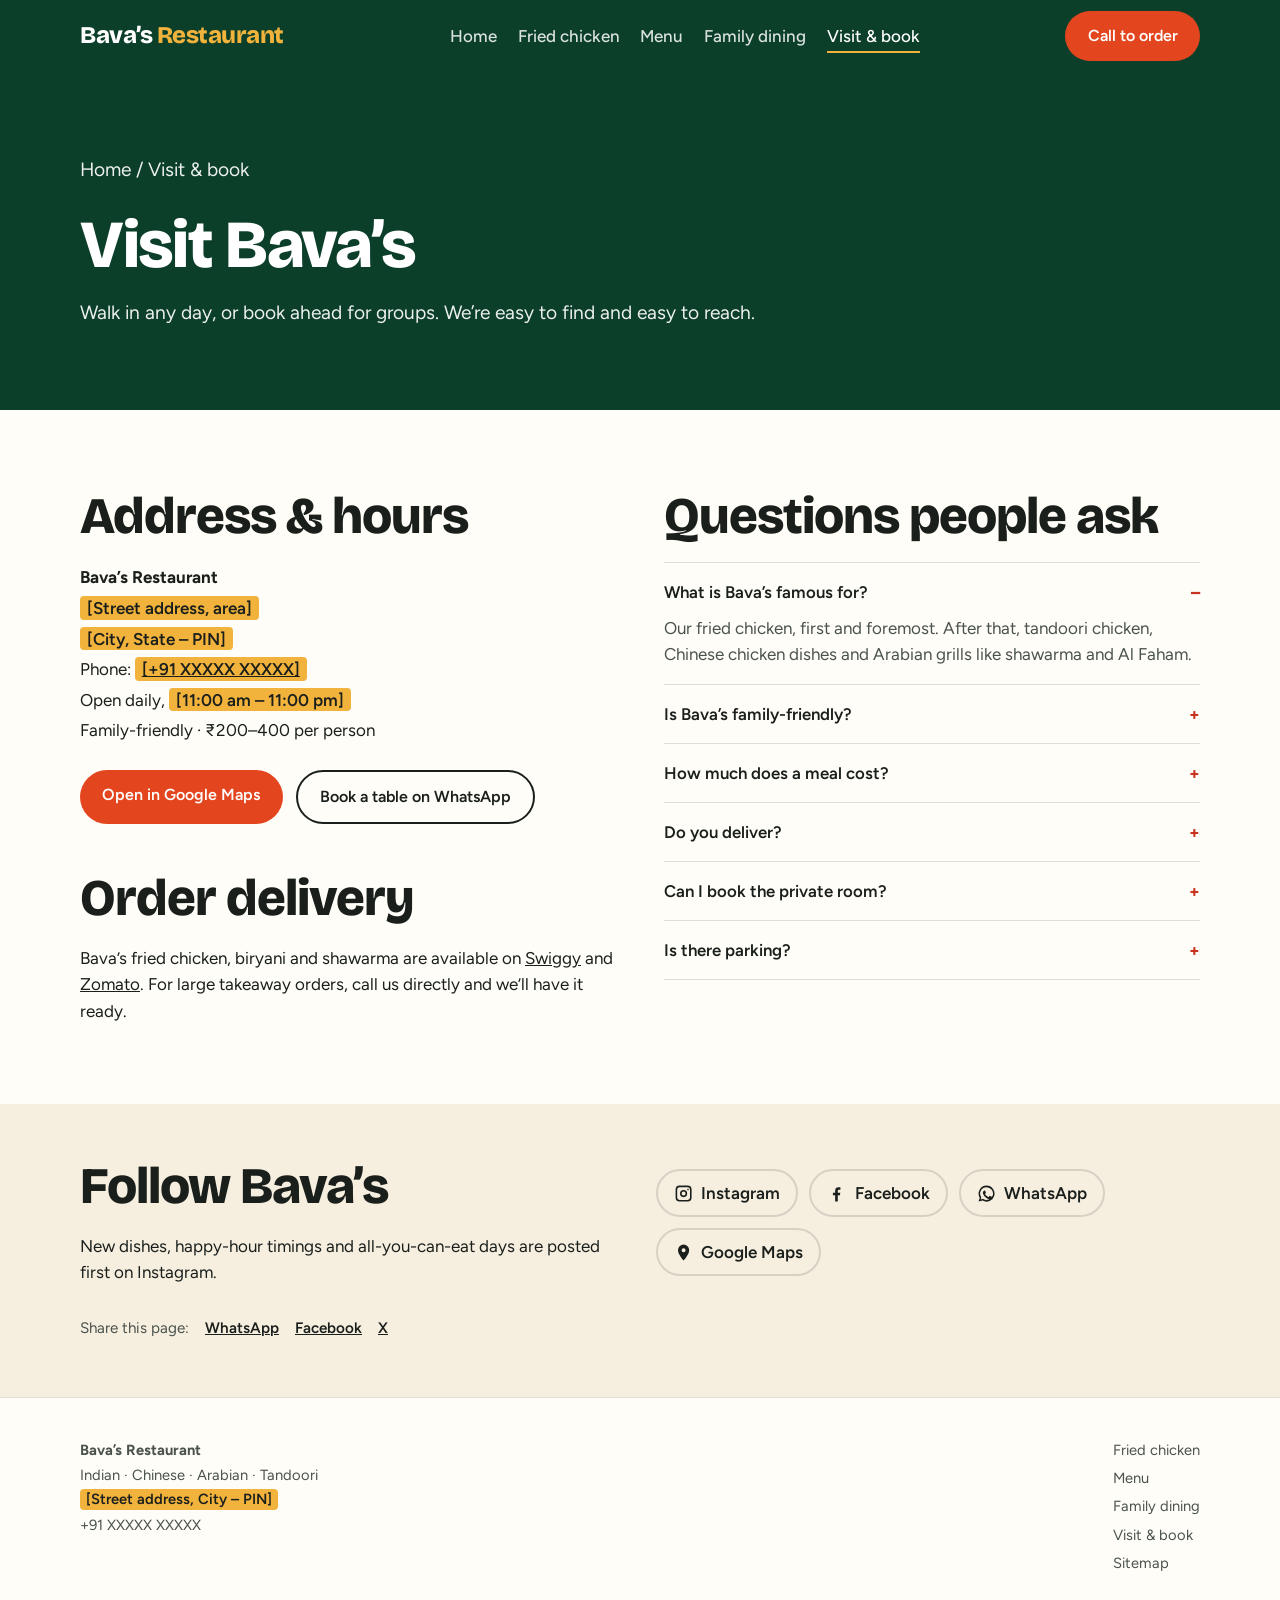
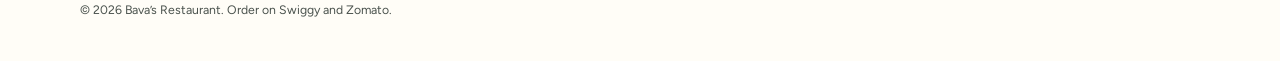
==== contact/index.html @ 15133e85 "Add files via upload" ====
<!DOCTYPE html>
<html lang="en-IN">
<head>
<meta charset="utf-8">
<meta name="viewport" content="width=device-width, initial-scale=1, viewport-fit=cover">
<title>Contact, Directions & Table Booking | Bava’s Restaurant</title>
<meta name="description" content="Find Bava’s Restaurant: address, opening hours, phone, Google Maps directions, and WhatsApp table booking. Delivery on Swiggy and Zomato.">
<meta name="robots" content="index, follow, max-image-preview:large">
<link rel="canonical" href="https://YOUR-USERNAME.github.io/bavas-restaurant/contact/">
<meta property="og:type" content="website">
<meta property="og:site_name" content="Bava’s Restaurant">
<meta property="og:title" content="Contact, Directions & Table Booking | Bava’s Restaurant">
<meta property="og:description" content="Find Bava’s Restaurant: address, opening hours, phone, Google Maps directions, and WhatsApp table booking. Delivery on Swiggy and Zomato.">
<meta property="og:url" content="https://YOUR-USERNAME.github.io/bavas-restaurant/contact/">
<meta property="og:image" content="https://YOUR-USERNAME.github.io/bavas-restaurant/images/og-bavas-fried-chicken.svg">
<meta property="og:locale" content="en_IN">
<meta name="twitter:card" content="summary_large_image">
<meta name="theme-color" content="#0C3F2A">
<link rel="icon" href="../images/favicon.svg" type="image/svg+xml">
<link rel="preconnect" href="https://fonts.googleapis.com">
<link rel="preconnect" href="https://fonts.gstatic.com" crossorigin>
<link href="https://fonts.googleapis.com/css2?family=Bricolage+Grotesque:opsz,wght@12..96,500;12..96,800&family=Figtree:wght@400;500;600&display=swap" rel="stylesheet">
<link rel="stylesheet" href="../styles.css">
<script type="application/ld+json">
{
  "@context": "https://schema.org",
  "@type": "Restaurant",
  "@id": "https://YOUR-USERNAME.github.io/bavas-restaurant/#restaurant",
  "name": "Bava's Restaurant",
  "url": "https://YOUR-USERNAME.github.io/bavas-restaurant/",
  "image": "https://YOUR-USERNAME.github.io/bavas-restaurant/images/og-bavas-fried-chicken.svg",
  "servesCuisine": ["Indian", "Chinese", "Arabian", "Tandoori", "Fried Chicken"],
  "priceRange": "₹200–400",
  "telephone": "+91-XXXXX-XXXXX",
  "address": {"@type": "PostalAddress", "streetAddress": "[Street address]", "addressLocality": "[City]", "addressRegion": "[State]", "postalCode": "[PIN]", "addressCountry": "IN"},
  "openingHoursSpecification": [{"@type": "OpeningHoursSpecification", "dayOfWeek": ["Monday","Tuesday","Wednesday","Thursday","Friday","Saturday","Sunday"], "opens": "11:00", "closes": "23:00"}],
  "aggregateRating": {"@type": "AggregateRating", "ratingValue": "4.3", "reviewCount": "279", "bestRating": "5"},
  "amenityFeature": [
    {"@type": "LocationFeatureSpecification", "name": "Family-friendly", "value": true},
    {"@type": "LocationFeatureSpecification", "name": "Private dining room", "value": true},
    {"@type": "LocationFeatureSpecification", "name": "All you can eat", "value": true},
    {"@type": "LocationFeatureSpecification", "name": "Happy-hour food", "value": true}
  ],
  "hasMenu": "https://YOUR-USERNAME.github.io/bavas-restaurant/menu/",
  "acceptsReservations": "True",
  "sameAs": ["https://www.instagram.com/bavasrestaurant", "https://www.facebook.com/bavasrestaurant", "https://www.google.com/maps/search/Bava's+Restaurant"]
}
</script>
<script type="application/ld+json">
{"@context":"https://schema.org","@type":"FAQPage","mainEntity":[
{"@type":"Question","name":"What is Bava’s Restaurant famous for?","acceptedAnswer":{"@type":"Answer","text":"Bava’s is best known for its crispy, juicy fried chicken, along with tandoori chicken, Chinese chicken dishes and Arabian grills."}},
{"@type":"Question","name":"Is Bava’s Restaurant family-friendly?","acceptedAnswer":{"@type":"Answer","text":"Yes. Bava’s is a family restaurant with a private dining room for groups and celebrations."}},
{"@type":"Question","name":"How much does a meal cost at Bava’s?","acceptedAnswer":{"@type":"Answer","text":"Most meals cost between ₹200 and ₹400 per person. All-you-can-eat and happy-hour offers bring the price down further."}},
{"@type":"Question","name":"Does Bava’s deliver?","acceptedAnswer":{"@type":"Answer","text":"Yes, through Swiggy and Zomato, or call the restaurant directly for takeaway."}}]}
</script>
</head>
<body>
<a class="skip" href="#main">Skip to content</a>
<header>
  <div class="wrap">
    <a class="logo" href="../" aria-label="Bava’s Restaurant home">Bava’s <span>Restaurant</span></a>
    <nav aria-label="Main">
      <a href="../">Home</a><a href="../fried-chicken/">Fried chicken</a><a href="../menu/">Menu</a><a href="../family-dining/">Family dining</a><a href="../contact/" aria-current=page>Visit & book</a>
    </nav>
    <a class="btn" href="tel:+91XXXXXXXXXX">Call to order</a>
  </div>
</header>
<main id="main">

<section class="hero compact" aria-labelledby="h1">
  <div class="wrap one">
    <div>
      <p class="crumb"><a href="../">Home</a> / Visit &amp; book</p>
      <h1 id="h1">Visit Bava’s</h1>
      <p>Walk in any day, or book ahead for groups. We’re easy to find and easy to reach.</p>
    </div>
  </div>
</section>
<section class="visit" aria-label="Contact details">
  <div class="wrap">
    <div>
      <h2>Address &amp; hours</h2>
      <address>
        <strong>Bava’s Restaurant</strong><br>
        <span class="todo">[Street address, area]</span><br>
        <span class="todo">[City, State – PIN]</span><br>
        Phone: <a href="tel:+91XXXXXXXXXX"><span class="todo">[+91 XXXXX XXXXX]</span></a><br>
        Open daily, <span class="todo">[11:00 am – 11:00 pm]</span><br>
        Family-friendly · ₹200–400 per person
      </address>
      <div class="cta-row" style="margin-top:1.5rem">
        <a class="btn" href="https://www.google.com/maps/search/Bava's+Restaurant" rel="noopener" target="_blank">Open in Google Maps</a>
        <a class="btn ghost" href="https://wa.me/91XXXXXXXXXX?text=Hi%20Bava's%2C%20I'd%20like%20to%20book%20a%20table" rel="noopener">Book a table on WhatsApp</a>
      </div>
      <h2 style="margin-top:3rem">Order delivery</h2>
      <p>Bava’s fried chicken, biryani and shawarma are available on <a href="https://www.swiggy.com/" rel="noopener">Swiggy</a> and <a href="https://www.zomato.com/" rel="noopener">Zomato</a>. For large takeaway orders, call us directly and we’ll have it ready.</p>
    </div>
    <div>
      <h2>Questions people ask</h2>
      <details open><summary>What is Bava’s famous for?</summary><p>Our fried chicken, first and foremost. After that, tandoori chicken, Chinese chicken dishes and Arabian grills like shawarma and Al Faham.</p></details>
      <details><summary>Is Bava’s family-friendly?</summary><p>Yes. We’re a family restaurant with a private dining room for groups and celebrations.</p></details>
      <details><summary>How much does a meal cost?</summary><p>Most meals fall between ₹200 and ₹400 per person. All-you-can-eat and happy-hour offers bring that down further.</p></details>
      <details><summary>Do you deliver?</summary><p>Yes, on Swiggy and Zomato. Or call us for takeaway.</p></details>
      <details><summary>Can I book the private room?</summary><p>Yes. Message us on WhatsApp with your date and headcount, and we’ll plan the menu together.</p></details>
      <details><summary>Is there parking?</summary><p>Street parking is available in front of the restaurant, and two-wheelers can park beside the entrance.</p></details>
    </div>
  </div>
</section>
</main>

<section class="social" aria-labelledby="h-social">
  <div class="wrap">
    <div>
      <h2 id="h-social">Follow Bava’s</h2>
      <p>New dishes, happy-hour timings and all-you-can-eat days are posted first on Instagram.</p>
    </div>
    <ul class="social-links">
      <li><a href="https://www.instagram.com/bavasrestaurant" rel="noopener" target="_blank"><svg viewBox="0 0 24 24" aria-hidden="true"><path d="M7 2h10a5 5 0 0 1 5 5v10a5 5 0 0 1-5 5H7a5 5 0 0 1-5-5V7a5 5 0 0 1 5-5zm0 2a3 3 0 0 0-3 3v10a3 3 0 0 0 3 3h10a3 3 0 0 0 3-3V7a3 3 0 0 0-3-3H7zm5 3.5a4.5 4.5 0 1 1 0 9 4.5 4.5 0 0 1 0-9zm0 2a2.5 2.5 0 1 0 0 5 2.5 2.5 0 0 0 0-5zM17.5 6a1 1 0 1 1 0 2 1 1 0 0 1 0-2z"/></svg>Instagram</a></li>
      <li><a href="https://www.facebook.com/bavasrestaurant" rel="noopener" target="_blank"><svg viewBox="0 0 24 24" aria-hidden="true"><path d="M13.5 22v-8h2.7l.4-3.2h-3.1V8.8c0-.9.3-1.6 1.6-1.6h1.7V4.3c-.3 0-1.3-.1-2.5-.1-2.5 0-4.1 1.5-4.1 4.2v2.4H7.4V14h2.8v8h3.3z"/></svg>Facebook</a></li>
      <li><a href="https://wa.me/91XXXXXXXXXX?text=Hi%20Bava's%2C%20I'd%20like%20to%20order" rel="noopener" target="_blank"><svg viewBox="0 0 24 24" aria-hidden="true"><path d="M12 2a10 10 0 0 0-8.6 15.1L2 22l5-1.3A10 10 0 1 0 12 2zm0 2a8 8 0 1 1-4.2 14.8l-.3-.2-2.9.8.8-2.8-.2-.3A8 8 0 0 1 12 4zm-3 4.3c-.2 0-.5 0-.7.3-.3.3-1 1-1 2.4s1 2.8 1.2 3c.1.2 2 3.1 4.9 4.3 2.4 1 2.9.8 3.4.7.5 0 1.7-.7 1.9-1.4.2-.7.2-1.2.2-1.4-.1-.1-.3-.2-.6-.3l-2-1c-.3-.1-.5-.1-.7.2l-.9 1.1c-.2.2-.3.2-.6.1-.3-.2-1.2-.5-2.3-1.5-.9-.8-1.5-1.7-1.6-2-.2-.3 0-.5.1-.6l.5-.6.3-.5v-.5l-.9-2.1c-.2-.5-.5-.5-.7-.5h-.5z"/></svg>WhatsApp</a></li>
      <li><a href="https://www.google.com/maps/search/Bava's+Restaurant" rel="noopener" target="_blank"><svg viewBox="0 0 24 24" aria-hidden="true"><path d="M12 2a7 7 0 0 0-7 7c0 5.2 7 13 7 13s7-7.8 7-13a7 7 0 0 0-7-7zm0 9.5a2.5 2.5 0 1 1 0-5 2.5 2.5 0 0 1 0 5z"/></svg>Google Maps</a></li>
    </ul>
    <div class="share">
      <span>Share this page:</span>
      <a href="https://wa.me/?text=https://YOUR-USERNAME.github.io/bavas-restaurant/contact/" rel="noopener" target="_blank">WhatsApp</a>
      <a href="https://www.facebook.com/sharer/sharer.php?u=https://YOUR-USERNAME.github.io/bavas-restaurant/contact/" rel="noopener" target="_blank">Facebook</a>
      <a href="https://twitter.com/intent/tweet?url=https://YOUR-USERNAME.github.io/bavas-restaurant/contact/&text=Best%20fried%20chicken%20at%20Bava's" rel="noopener" target="_blank">X</a>
    </div>
  </div>
</section>

<footer>
  <div class="wrap">
    <div>
      <strong>Bava’s Restaurant</strong><br>
      Indian · Chinese · Arabian · Tandoori<br>
      <span class="todo">[Street address, City – PIN]</span><br>
      <a href="tel:+91XXXXXXXXXX">+91 XXXXX XXXXX</a>
    </div>
    <nav aria-label="Footer">
      <a href="../fried-chicken/">Fried chicken</a>
      <a href="../menu/">Menu</a>
      <a href="../family-dining/">Family dining</a>
      <a href="../contact/">Visit &amp; book</a>
      <a href="../sitemap.xml">Sitemap</a>
    </nav>
    <small>© 2026 Bava’s Restaurant. Order on Swiggy and Zomato.</small>
  </div>
</footer>

<div class="mobile-cta" aria-label="Quick actions">
  <a href="tel:+91XXXXXXXXXX">Call</a>
  <a href="https://wa.me/91XXXXXXXXXX?text=Hi%20Bava's%2C%20I'd%20like%20to%20book%20a%20table" rel="noopener">WhatsApp</a>
  <a href="https://www.google.com/maps/search/Bava's+Restaurant" rel="noopener">Directions</a>
</div>
</body>
</html>
---- styles.css ----
:root{
  --green:#145C3E; --green-deep:#0C3F2A; --red:#C8321E; --red-hot:#E3461F;
  --paper:#FFFDF7; --paper-2:#F6EFE0; --ink:#1A1F1C; --ink-2:#4A524D; --gold:#F2B33D;
  --bg:var(--paper); --surface:var(--paper-2); --fg:var(--ink); --fg-2:var(--ink-2);
  --line:rgba(26,31,28,.14);
  box-sizing:border-box;
  padding-top:env(safe-area-inset-top,0px); padding-bottom:env(safe-area-inset-bottom,0px);
}
@media (prefers-color-scheme:dark){
  :root:not([data-theme="light"]){ color-scheme:dark;
    --bg:#101614; --surface:#182220; --fg:#F3EEE2; --fg-2:#B9B3A5; --line:rgba(243,238,226,.14); --green:#1E7A53; }
}
:root[data-theme="dark"]{ color-scheme:dark;
  --bg:#101614; --surface:#182220; --fg:#F3EEE2; --fg-2:#B9B3A5; --line:rgba(243,238,226,.14); --green:#1E7A53; }

*{box-sizing:inherit;margin:0}
html{scroll-behavior:smooth;scroll-padding-top:calc(80px + env(safe-area-inset-top,0px))}
@media (prefers-reduced-motion:reduce){html{scroll-behavior:auto}}
body{background:var(--bg);color:var(--fg);font:400 17px/1.55 "Figtree",system-ui,sans-serif;-webkit-font-smoothing:antialiased;padding-bottom:64px}
@media (min-width:721px){body{padding-bottom:0}}
h1,h2,h3{font-family:"Bricolage Grotesque","Figtree",sans-serif;font-weight:800;line-height:1.02;letter-spacing:-.02em}
h2{font-size:clamp(2rem,4.5vw,3.2rem);margin-bottom:.4em}
p{max-width:62ch}
a{color:inherit}
img,svg{max-width:100%}
:focus-visible{outline:3px solid var(--gold);outline-offset:3px}
.skip{position:absolute;left:-999px;top:8px;background:var(--gold);color:var(--ink);padding:.5rem 1rem;z-index:20}
.skip:focus{left:8px}
.wrap{width:min(1120px,100% - 2.5rem);margin-inline:auto}
section{padding:5rem 0}
.todo{background:var(--gold);color:var(--ink);padding:.1em .4em;border-radius:4px;font-weight:600}
.note{color:var(--fg-2);font-size:.95rem;margin:1.5rem 0}
.crumb{font-size:.9rem;opacity:.75;margin-bottom:1rem}
.crumb a{text-decoration:none}

/* header */
body::before{content:"";position:fixed;inset:0 0 auto;height:env(safe-area-inset-top,0px);background:var(--green-deep);z-index:10}
header{position:sticky;top:env(safe-area-inset-top,0px);z-index:9;background:var(--green-deep);color:#fff}
header .wrap{display:flex;align-items:center;justify-content:space-between;gap:1rem;height:72px}
.logo{font-family:"Bricolage Grotesque",sans-serif;font-weight:800;font-size:1.5rem;text-decoration:none;letter-spacing:-.02em}
.logo span{color:var(--gold)}
header nav a{text-decoration:none;font-weight:500;margin-left:1.3rem;opacity:.85;padding:.3rem 0;border-bottom:2px solid transparent}
header nav a:hover,header nav a[aria-current]{opacity:1;border-color:var(--gold)}
.btn{display:inline-block;background:var(--red-hot);color:#fff;text-decoration:none;font-weight:600;padding:.8rem 1.4rem;border-radius:999px;border:0;cursor:pointer;font-size:1rem;text-align:center}
.btn:hover{background:var(--red)}
.btn.ghost{background:transparent;border:2px solid currentColor;color:inherit}
.btn.ghost:hover{background:rgba(127,127,127,.12)}
@media (max-width:860px){header nav{display:none}}

/* mobile sticky CTA */
.mobile-cta{position:fixed;left:0;right:0;bottom:0;display:grid;grid-template-columns:1fr 1fr 1fr;background:var(--green-deep);padding:0 0 env(safe-area-inset-bottom,0px);z-index:9;border-top:1px solid rgba(255,255,255,.15)}
.mobile-cta a{color:#fff;text-decoration:none;text-align:center;padding:.9rem 0;font-weight:600;font-size:.95rem}
.mobile-cta a+a{border-left:1px solid rgba(255,255,255,.15)}
@media (min-width:721px){.mobile-cta{display:none}}

/* hero */
.hero{background:var(--green-deep);color:#fff;padding:4rem 0 0;overflow:hidden}
.hero .wrap{display:grid;grid-template-columns:1.1fr .9fr;gap:3rem;align-items:end}
.hero .wrap.one{grid-template-columns:1fr;padding-bottom:3.5rem}
.hero h1{font-size:clamp(2.6rem,7vw,5.6rem);max-width:12ch}
.hero p{font-size:1.2rem;opacity:.92;margin:1.2rem 0 1.6rem}
.hero.compact h1{font-size:clamp(2.4rem,5.5vw,4.2rem)}
.rating{display:inline-flex;align-items:center;gap:.5rem;background:rgba(255,255,255,.1);padding:.4rem .9rem;border-radius:999px;font-weight:600;margin-bottom:1.5rem}
.rating b{color:var(--gold)}
.hero-art{position:relative;height:440px}
.drum{position:absolute;inset:auto 0 0 0;height:100%}
.cta-row{display:flex;gap:.8rem;flex-wrap:wrap}
.hero .cta-row{padding-bottom:4rem}
.jump{display:flex;gap:.6rem;flex-wrap:wrap}
.jump a{text-decoration:none;border:1px solid rgba(255,255,255,.4);padding:.4rem .9rem;border-radius:999px;font-size:.95rem}
.jump a:hover{background:rgba(255,255,255,.12)}
@media (max-width:860px){.hero .wrap{grid-template-columns:1fr}.hero-art{height:280px}.hero.compact .hero-art{display:none}.hero .cta-row{padding-bottom:3rem}}

/* ticker */
.ticker{background:var(--red-hot);color:#fff;font-family:"Bricolage Grotesque",sans-serif;font-weight:800;font-size:1.15rem;padding:.7rem 0;white-space:nowrap;overflow:hidden}
.ticker div{display:inline-block;animation:slide 28s linear infinite}
.ticker span{margin:0 2.2rem}
@keyframes slide{to{transform:translateX(-50%)}}
@media (prefers-reduced-motion:reduce){.ticker div{animation:none}}

/* signature */
.sig .wrap{display:grid;grid-template-columns:1fr 1fr;gap:3rem;align-items:center}
.sig-panel{background:var(--red);color:#fff;border-radius:28px;padding:2.5rem;aspect-ratio:1;display:flex;flex-direction:column;justify-content:space-between}
.sig-panel .big{font-family:"Bricolage Grotesque",sans-serif;font-weight:800;font-size:clamp(2.6rem,7vw,5.5rem);line-height:.92}
.sig-panel small{font-size:1.05rem;opacity:.9;max-width:28ch}
.steps{list-style:none;padding:0;margin-top:1rem;border-top:1px solid var(--line)}
.steps li{padding:1rem 0;border-bottom:1px solid var(--line);display:grid;grid-template-columns:2.2rem 1fr;gap:.6rem}
.steps li b{color:var(--red)}
@media (max-width:860px){.sig .wrap{grid-template-columns:1fr}.sig-panel{aspect-ratio:auto;gap:2rem}}

/* kitchens */
.kitchen-grid{display:grid;grid-template-columns:repeat(auto-fit,minmax(230px,1fr));gap:1.2rem;margin-top:2rem}
.kitchen-grid a{display:block;text-decoration:none;padding:1.6rem;border:2px solid var(--line);border-radius:18px}
.kitchen-grid a:hover{border-color:var(--green);background:var(--surface)}
.kitchen-grid h3{font-size:1.4rem;margin-bottom:.5rem;color:var(--green)}
.kitchen-grid p{font-size:.98rem;color:var(--fg-2)}

/* menu */
.menu{background:var(--surface)}
.menu-grid{display:grid;grid-template-columns:repeat(auto-fit,minmax(260px,1fr));gap:2.5rem 2rem;margin-top:1rem}
.menu-grid.two{grid-template-columns:repeat(auto-fit,minmax(300px,1fr))}
.menu h3{font-size:1.35rem;padding-bottom:.5rem;border-bottom:3px solid var(--green);margin-bottom:.8rem;display:flex;justify-content:space-between;align-items:baseline;gap:1rem}
.menu h3 em{font:500 .85rem "Figtree",sans-serif;color:var(--fg-2)}
.menu ul{list-style:none;padding:0}
.menu li{display:flex;justify-content:space-between;gap:1rem;padding:.45rem 0;border-bottom:1px dotted var(--line)}
.menu li span:last-child{font-weight:600;white-space:nowrap}

/* bucket builder */
.bucket .wrap{display:grid;grid-template-columns:1fr 1.2fr;gap:3rem;align-items:start}
.bucket-form{background:var(--surface);border-radius:24px;padding:2rem;display:grid;gap:1.2rem;border:2px solid var(--line)}
.bucket-form label{display:flex;align-items:center;gap:.6rem;font-weight:500}
.bucket-form input[type=number]{font:inherit;padding:.5rem .7rem;border:2px solid var(--line);border-radius:10px;width:6rem;background:var(--bg);color:var(--fg)}
.bucket-form fieldset{border:0;padding:0;display:grid;gap:.4rem}
.bucket-form legend{font-weight:600;margin-bottom:.3rem}
.bucket-form input[type=radio],.bucket-form input[type=checkbox]{accent-color:var(--red-hot);width:1.1rem;height:1.1rem}
#result{display:block;padding:1rem;border-radius:14px;background:var(--bg);border:1px solid var(--line);line-height:1.5}
#result .total{font-family:"Bricolage Grotesque",sans-serif;font-weight:800;font-size:2rem;color:var(--red)}
@media (max-width:860px){.bucket .wrap{grid-template-columns:1fr}}

/* family */
.fam .wrap{display:grid;grid-template-columns:repeat(3,1fr);gap:1.5rem}
.fam-head,.fam-cta{grid-column:1/-1}
.fam-head{margin-bottom:1rem}
.fam article{padding:2rem;border-radius:20px;color:#fff}
.fam article:nth-of-type(1){background:var(--green)}
.fam article:nth-of-type(2){background:var(--red)}
.fam article:nth-of-type(3){background:var(--gold);color:var(--ink)}
.fam h3{font-size:1.6rem;margin-bottom:.6rem}
@media (max-width:860px){.fam .wrap{grid-template-columns:1fr}}

/* plan */
.plan{background:var(--surface)}
.plan .wrap{display:grid;grid-template-columns:1.2fr .8fr;gap:3rem;align-items:center}
.checks{list-style:none;padding:0;margin-top:1rem}
.checks li{padding:.5rem 0 .5rem 1.8rem;position:relative;border-bottom:1px dotted var(--line)}
.checks li::before{content:"";position:absolute;left:0;top:.9rem;width:.9rem;height:.5rem;border-left:3px solid var(--green);border-bottom:3px solid var(--green);transform:rotate(-45deg)}
.cta-card{background:var(--green-deep);color:#fff;border-radius:24px;padding:2.5rem;display:grid;gap:.8rem}
.cta-card h3{font-size:1.8rem}
.cta-card p{opacity:.85;margin-bottom:.5rem}
@media (max-width:860px){.plan .wrap{grid-template-columns:1fr}}

/* reviews */
.rev{background:var(--green-deep);color:#fff}
.rev .wrap{display:grid;grid-template-columns:1fr 2fr;gap:3rem;align-items:center}
.score{font-family:"Bricolage Grotesque",sans-serif;font-weight:800;font-size:7rem;line-height:1;color:var(--gold)}
blockquote{border-left:4px solid var(--gold);padding-left:1.2rem;margin-bottom:1.4rem;font-size:1.1rem}
blockquote cite{display:block;font-style:normal;font-size:.9rem;opacity:.8;margin-top:.4rem}
@media (max-width:860px){.rev .wrap{grid-template-columns:1fr}}

/* visit + faq */
.visit .wrap{display:grid;grid-template-columns:1fr 1fr;gap:3rem}
address{font-style:normal;line-height:1.8}
details{border-top:1px solid var(--line);padding:1rem 0}
details:last-of-type{border-bottom:1px solid var(--line)}
summary{cursor:pointer;font-weight:600;font-size:1.05rem;list-style:none;display:flex;justify-content:space-between}
summary::-webkit-details-marker{display:none}
summary::after{content:"+";font-weight:800;color:var(--red)}
details[open] summary::after{content:"–"}
details p{margin-top:.6rem;color:var(--fg-2)}
@media (max-width:860px){.visit .wrap{grid-template-columns:1fr}}

/* social */
.social{background:var(--surface);padding:3.5rem 0}
.social .wrap{display:grid;grid-template-columns:1fr 1fr;gap:2rem;align-items:center}
.social-links{list-style:none;padding:0;display:flex;flex-wrap:wrap;gap:.7rem}
.social-links a{display:inline-flex;align-items:center;gap:.5rem;text-decoration:none;font-weight:600;border:2px solid var(--line);border-radius:999px;padding:.55rem 1rem}
.social-links a:hover{border-color:var(--green);color:var(--green)}
.social-links svg{width:1.2rem;height:1.2rem;fill:currentColor}
.share{grid-column:1/-1;font-size:.95rem;color:var(--fg-2);display:flex;gap:1rem;flex-wrap:wrap}
.share a{font-weight:600;color:var(--fg)}
@media (max-width:860px){.social .wrap{grid-template-columns:1fr}}

footer{padding:2.5rem 0;border-top:1px solid var(--line);color:var(--fg-2);font-size:.92rem;line-height:1.7}
footer .wrap{display:grid;grid-template-columns:1fr auto;gap:1.5rem 3rem;align-items:start}
footer nav{display:grid;gap:.2rem}
footer nav a,footer a{text-decoration:none}
footer nav a:hover{text-decoration:underline}
footer small{grid-column:1/-1}
@media (max-width:600px){footer .wrap{grid-template-columns:1fr}}
@media (max-width:860px){.logo{font-size:1.25rem;white-space:nowrap}header .btn{padding:.6rem 1rem;font-size:.9rem}}
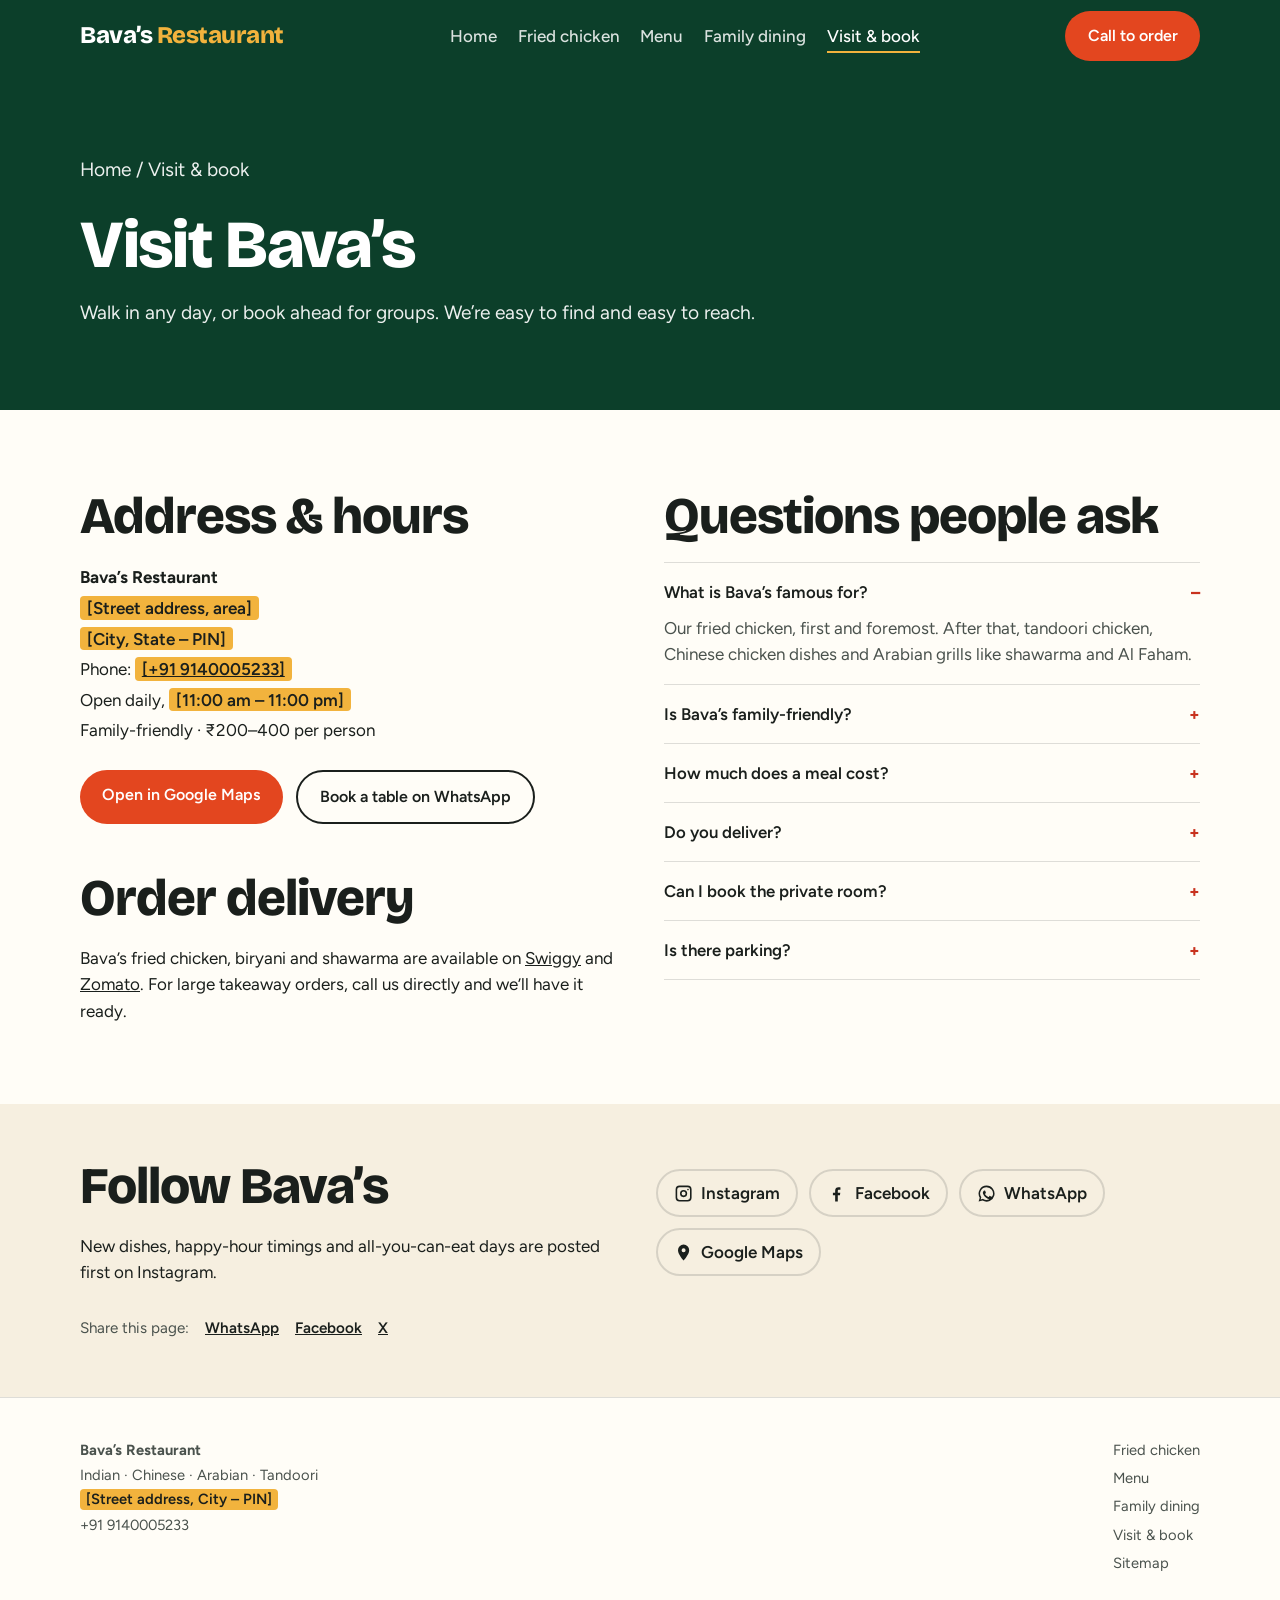
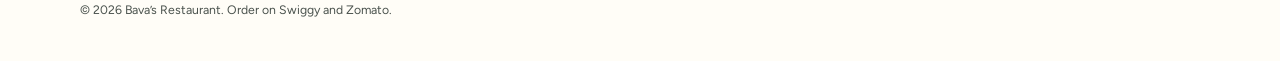
==== commit eee92a34: "Update index.html" ====
--- a/contact/index.html
+++ b/contact/index.html
@@ -84,7 +84,7 @@
         <strong>Bava’s Restaurant</strong><br>
         <span class="todo">[Street address, area]</span><br>
         <span class="todo">[City, State – PIN]</span><br>
-        Phone: <a href="tel:+91XXXXXXXXXX"><span class="todo">[+91 XXXXX XXXXX]</span></a><br>
+        Phone: <a href="tel:+91 9140005233"><span class="todo">[+91 9140005233]</span></a><br>
         Open daily, <span class="todo">[11:00 am – 11:00 pm]</span><br>
         Family-friendly · ₹200–400 per person
       </address>
@@ -135,7 +135,7 @@
       <strong>Bava’s Restaurant</strong><br>
       Indian · Chinese · Arabian · Tandoori<br>
       <span class="todo">[Street address, City – PIN]</span><br>
-      <a href="tel:+91XXXXXXXXXX">+91 XXXXX XXXXX</a>
+      <a href="tel:+91 9140005233">+91 9140005233</a>
     </div>
     <nav aria-label="Footer">
       <a href="../fried-chicken/">Fried chicken</a>
@@ -149,8 +149,8 @@
 </footer>
 
 <div class="mobile-cta" aria-label="Quick actions">
-  <a href="tel:+91XXXXXXXXXX">Call</a>
-  <a href="https://wa.me/91XXXXXXXXXX?text=Hi%20Bava's%2C%20I'd%20like%20to%20book%20a%20table" rel="noopener">WhatsApp</a>
+  <a href="tel:+91 9140005233">Call</a>
+  <a href="https://wa.me/9140005233?text=Hi%20Bava's%2C%20I'd%20like%20to%20book%20a%20table" rel="noopener">WhatsApp</a>
   <a href="https://www.google.com/maps/search/Bava's+Restaurant" rel="noopener">Directions</a>
 </div>
 </body>
